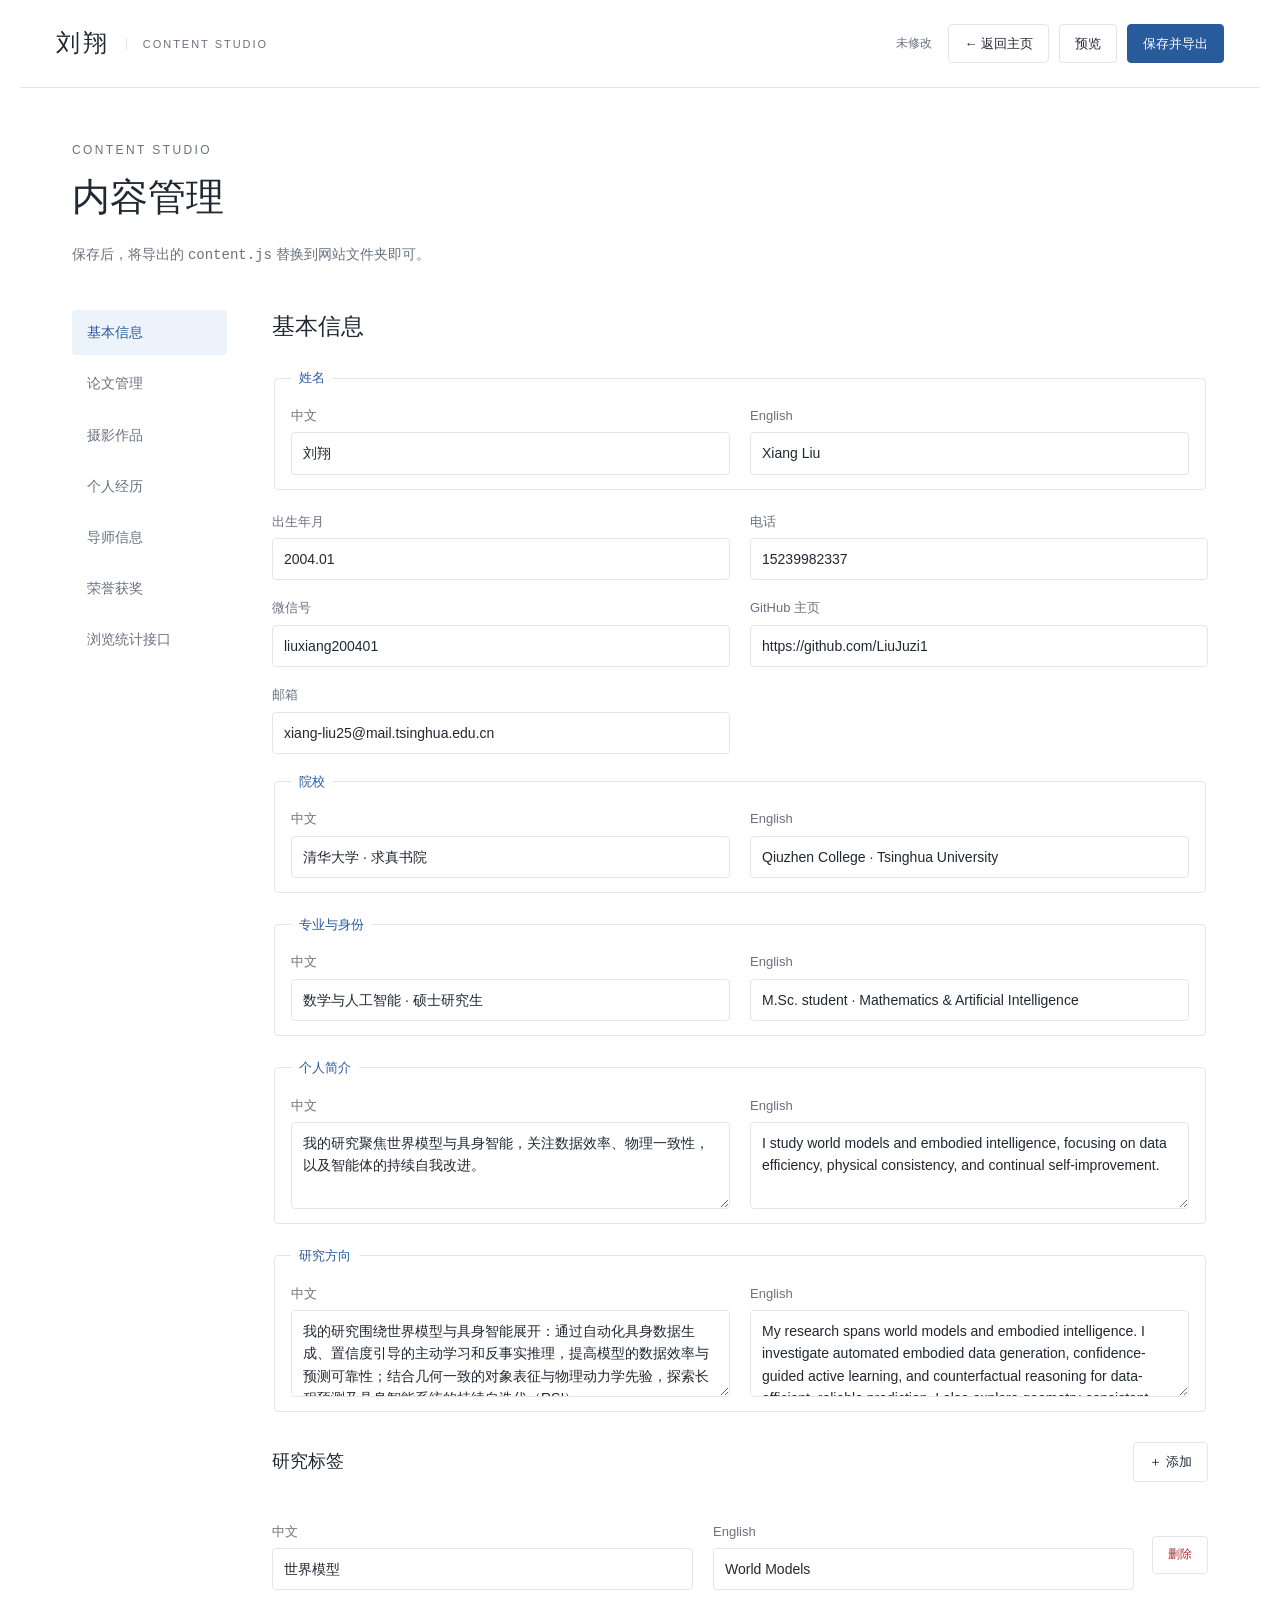
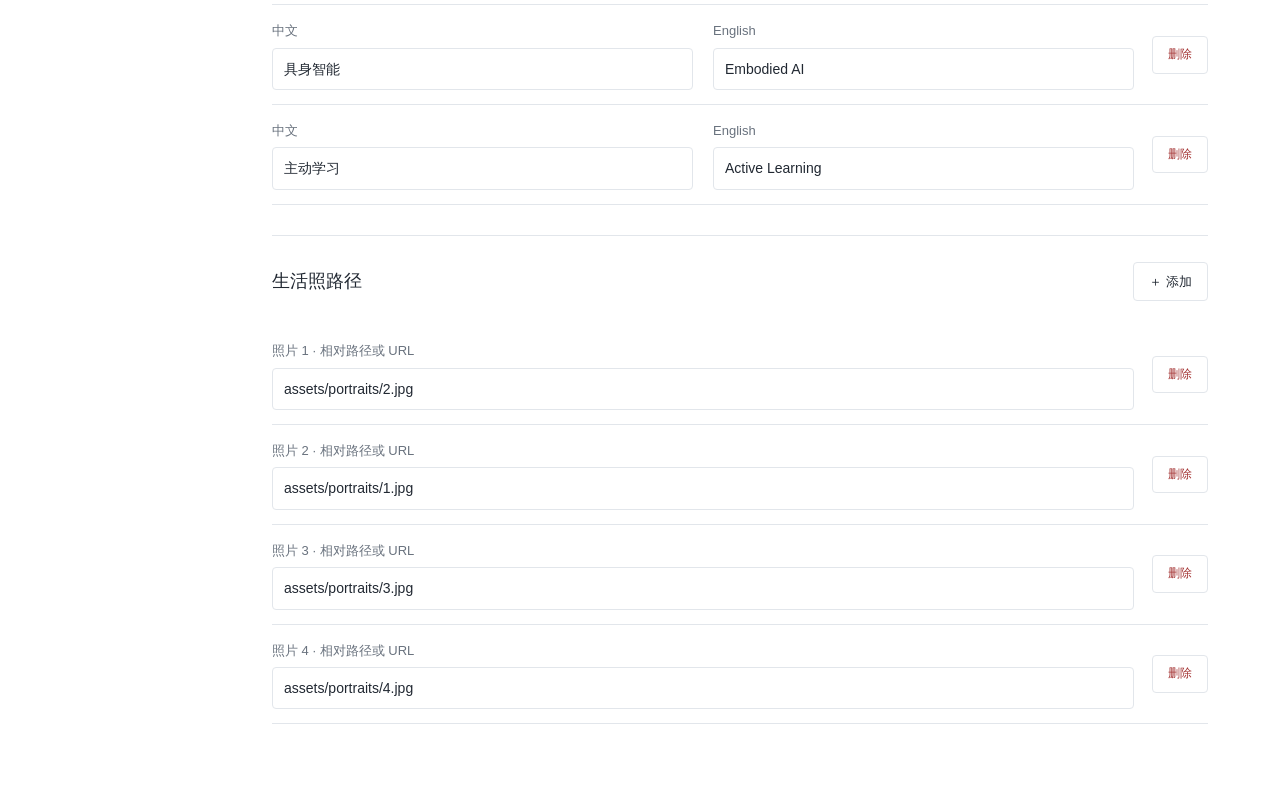
==== admin.html @ 668a0d34 "Build personal academic homepage" ====
<!doctype html><html lang="zh-CN"><head><meta charset="utf-8"><meta name="viewport" content="width=device-width, initial-scale=1"><meta name="robots" content="noindex,nofollow"><title>内容管理 · 刘翔</title><link rel="icon" href="assets/favicon.svg"><link rel="stylesheet" href="styles.css"><link rel="stylesheet" href="admin.css"><script defer src="content.js"></script><script defer src="photo-tools.js"></script><script defer src="admin.js"></script></head><body>
<header class="masthead"><div class="bar"><a class="wordmark" id="brand-back" href="index.html">刘翔 <span>CONTENT STUDIO</span></a><div class="editor-actions"><span id="dirty" role="status">未修改</span><button class="button" id="back">← 返回主页</button><button class="button" id="preview">预览</button><button class="button primary" id="save">保存并导出</button></div></div></header>
<main class="editor-main"><div class="editor-heading"><div class="eyebrow">CONTENT STUDIO</div><h1>内容管理</h1><p class="muted">保存后，将导出的 <code>content.js</code> 替换到网站文件夹即可。</p></div>
<div class="editor-layout"><aside class="editor-tabs" aria-label="编辑内容"><button data-tab="profile" class="active">基本信息</button><button data-tab="papers">论文管理</button><button data-tab="photos">摄影作品</button><button data-tab="experience">个人经历</button><button data-tab="mentors">导师信息</button><button data-tab="honors">荣誉获奖</button><button data-tab="stats">浏览统计接口</button></aside><section id="editor-panel"></section></div></main>
<dialog id="leave-dialog"><h2>返回前保存修改？</h2><p class="muted">当前修改尚未导出。</p><div class="form-row"><button class="button" id="stay">继续编辑</button><button class="button" id="discard">不保存，返回</button><button class="button primary" id="save-return">保存并返回</button></div></dialog><dialog id="batch-dialog"><h2>移动选中的照片</h2><div id="batch-fields"></div><div class="form-row"><button class="button" id="cancel-move">取消</button><button class="button primary" id="confirm-move">移动</button></div></dialog>
<div id="editor-status" class="toast" role="status"></div></body></html>
---- styles.css ----
@charset "UTF-8";
:root{--bg:#fff;--surface:#f7f8fa;--ink:#212832;--muted:#69727e;--line:#e2e6eb;--accent:#285b9c;--soft:#edf3fa;--glass:rgba(255,255,255,.88);--serif:Georgia,'Noto Serif SC','Songti SC','SimSun',serif;--sans:Inter,-apple-system,BlinkMacSystemFont,'Segoe UI','Microsoft YaHei',sans-serif;color-scheme:light}
:root[data-theme=dark]{--bg:#12161d;--surface:#1b212b;--ink:#eef1f5;--muted:#a4b0c0;--line:#333d4a;--accent:#94bff4;--soft:#21334b;--glass:rgba(18,22,29,.9);color-scheme:dark}
*{box-sizing:border-box}html{scroll-behavior:smooth;scroll-padding-top:125px}body{margin:0;background:var(--bg);color:var(--ink);font-family:var(--sans);font-size:16px;line-height:1.8;-webkit-font-smoothing:antialiased}button,input,select,textarea{font:inherit}button,a,input,select,textarea{-webkit-tap-highlight-color:transparent}button,a{touch-action:manipulation}a{color:inherit;text-decoration:none}a:hover{color:var(--accent)}button{cursor:pointer;color:inherit;background:none;border:0}button:disabled{cursor:wait;opacity:.5}button:focus-visible,a:focus-visible,input:focus-visible,textarea:focus-visible,select:focus-visible{outline:2px solid var(--accent);outline-offset:5px}img{display:block;max-width:100%}h1,h2,h3,h4,p,figure{margin:0}h1,h2,h3{font-weight:500;line-height:1.4}::selection{background:#cbdff7;color:#15253a}.skip{position:fixed;top:-100px;left:16px;z-index:200;background:var(--bg);padding:8px}.skip:focus{top:4px}.masthead{position:fixed;inset:0 0 auto;z-index:30;background:var(--glass);backdrop-filter:blur(18px);-webkit-backdrop-filter:blur(18px)}.masthead:after{content:'';position:absolute;top:100%;width:100%;height:26px;background:linear-gradient(var(--glass),transparent);pointer-events:none}.bar{max-width:1240px;margin:auto;min-height:88px;display:flex;align-items:center;gap:32px;padding:0 36px;border-bottom:1px solid var(--line)}.wordmark{font-family:var(--serif);font-size:24px;letter-spacing:.12em;display:flex;align-items:center;gap:16px;white-space:nowrap}.wordmark span{font:11px var(--sans);letter-spacing:.18em;color:var(--muted);border-left:1px solid var(--line);padding-left:16px}nav{display:flex;align-self:stretch;gap:29px;margin-left:auto}nav a{display:flex;align-items:center;position:relative;font-size:14px;color:var(--muted);white-space:nowrap}nav a[aria-current=page]{color:var(--ink)}nav a[aria-current=page]:after{position:absolute;content:'';height:2px;bottom:-1px;left:0;right:0;background:var(--accent)}.utilities{display:flex;align-items:center;gap:5px;border-left:1px solid var(--line);padding-left:18px}.utilities button,.icon-link{width:34px;height:38px;display:grid;place-items:center;font-size:18px;border-radius:5px}.utilities #language{font-size:13px;letter-spacing:.05em}.utilities button:hover,.icon-link:hover{background:var(--soft)}main{max-width:1080px;margin:0 auto;padding:154px 32px 76px;min-height:calc(100vh - 120px)}.eyebrow{font-size:12px;letter-spacing:.2em;color:var(--muted);text-transform:uppercase}.hero{display:grid;grid-template-columns:minmax(0,1fr) 305px;gap:85px;align-items:center;padding-bottom:62px}.hero h1{font-family:var(--serif);font-size:58px;letter-spacing:.1em;margin:14px 0 12px}.hero h1 span{font-family:var(--sans);font-size:26px;letter-spacing:-.03em;font-weight:300;margin-left:18px;color:var(--muted)}.affiliation{font-size:18px}.hero-copy{margin-top:23px;line-height:1.95;color:var(--muted);max-width:560px}.tags{display:flex;flex-wrap:wrap;gap:8px;margin:22px 0}.tag{font-size:12px;letter-spacing:.03em;background:var(--soft);padding:3px 10px;border-radius:3px;color:var(--accent)}.contact-grid{display:grid;grid-template-columns:1fr 1fr;gap:6px 24px;margin-top:25px;font-size:14px}.contact-grid div{display:flex;gap:12px;align-items:baseline;flex-wrap:wrap}.contact-grid dt{color:var(--muted);font-size:12px;min-width:40px}.contact-grid dd{margin:0;font-variant-numeric:tabular-nums}.inline-copy{padding:0;border-bottom:1px dotted var(--line);font-size:14px}.portrait-frame{position:relative;aspect-ratio:4/5;overflow:hidden;background:var(--surface);border-radius:3px}.portrait-frame img{width:100%;height:100%;object-fit:cover;transition:opacity .3s}.portrait-label{position:absolute;bottom:12px;left:15px;color:white;text-shadow:0 1px 8px #0008;font-size:10px;letter-spacing:.2em}.slide-arrow{position:absolute;top:0;bottom:0;width:18%;font-size:25px;color:white;opacity:0;transition:opacity .2s;text-shadow:0 2px 7px #0008}.slide-arrow:hover{background:#0002}.slide-arrow.prev{left:0}.slide-arrow.next{right:0}.portrait-frame:hover .slide-arrow,.portrait-frame:focus-within .slide-arrow{opacity:.9}.slide-controls{display:flex;align-items:center;justify-content:center;gap:13px;padding-top:13px}.slide-controls button{font-size:12px;padding:6px;color:var(--muted)}.slide-controls .dot{width:6px;height:6px;padding:0;border-radius:50%;background:var(--line)}.slide-controls .dot[aria-pressed=true]{background:var(--accent)}.slide-controls .pause{width:25px}.section{border-top:1px solid var(--line);padding-top:35px;margin-top:28px}.section-heading{display:flex;align-items:baseline;gap:18px;margin-bottom:26px}.section-heading .num{font-size:12px;color:var(--accent);font-variant-numeric:tabular-nums}.section-heading h2{font-family:var(--serif);font-size:27px;letter-spacing:.04em}.section-heading .en{font-size:11px;color:var(--muted);letter-spacing:.15em;margin-left:auto}.timeline{padding-left:18px;margin:0 0 36px;list-style:none}.timeline li{padding:0 0 24px 27px;position:relative;border-left:1px solid var(--line);display:flex;gap:20px;justify-content:space-between}.timeline li:before{content:'';position:absolute;width:8px;height:8px;border:1.5px solid var(--accent);background:var(--bg);border-radius:50%;left:-4.5px;top:9px}.timeline li:last-child{padding-bottom:3px;border-left-color:transparent}.timeline strong{font-weight:550}.timeline .detail{color:var(--muted);font-size:14px}.timeline time{font-size:13px;color:var(--muted);white-space:nowrap;padding-top:2px}.research-intro{font-size:16px;line-height:1.95;color:var(--muted);margin-bottom:24px}.mentors{display:grid;grid-template-columns:1fr 1fr;gap:36px;margin:26px 0 40px}.mentor{border-left:2px solid var(--line);padding-left:21px}.mentor .role{font-size:12px;color:var(--muted)}.mentor h3{font-size:21px;margin:4px 0 10px}.mentor h3 span{font:13px var(--sans);color:var(--muted);margin-left:8px}.mentor p{font-size:14px;color:var(--muted)}.outbound{color:var(--accent);font-size:13px}.honor-columns{display:grid;grid-template-columns:1fr 1fr;gap:45px;margin-bottom:40px}.subheading{font-size:14px;color:var(--accent);margin-bottom:18px;font-weight:500}.honor{border-bottom:1px solid var(--line);padding:13px 0;display:grid;grid-template-columns:42px 1fr;gap:18px;font-size:14px}.honor:first-of-type{padding-top:0}.honor time{color:var(--muted);font-size:12px;padding-top:3px}.honor strong{font-weight:550}.honor p{font-size:13px;color:var(--muted);line-height:1.9;margin-top:6px}.publication-group{margin-top:28px}.publication-group>h2,.publication-group>h3{font-size:15px;color:var(--accent);margin-bottom:15px}.citation{display:grid;grid-template-columns:28px minmax(0,1fr) 98px;gap:15px;border-bottom:1px solid var(--line);padding:20px 0}.citation .index{font-size:12px;color:var(--muted);padding-top:3px}.citation h4{font-size:15px;line-height:1.65;font-weight:550;margin-bottom:4px}.authors{font-size:13px;line-height:1.9;color:var(--muted)}.authors strong{color:var(--ink);font-weight:650}.authors sup{font-size:11px;color:var(--accent);margin-left:1px}.status{font-size:12px;color:var(--muted);margin-top:10px}.citation .links{display:flex;flex-direction:column;align-items:flex-end;justify-content:center;gap:5px}.links a{font-size:12px;color:var(--accent)}.page-heading{display:flex;justify-content:space-between;gap:24px;align-items:flex-end;border-bottom:1px solid var(--line);padding-bottom:29px;margin-bottom:35px}.page-heading h1{font:42px/1.4 var(--serif);letter-spacing:.04em;margin-top:12px}.legend{font-size:12px;color:var(--muted);line-height:1.95;text-align:right;max-width:350px}.paper-card{display:grid;grid-template-columns:290px minmax(0,1fr);border:1px solid var(--line);border-radius:5px;margin-bottom:24px;overflow:hidden;transition:box-shadow .2s,border-color .2s}.paper-card:hover{border-color:#a7b8cf;box-shadow:0 8px 30px #182d4b08}.paper-art{background:var(--surface);padding:24px;display:flex;flex-direction:column;justify-content:center;gap:22px;position:relative}.paper-art img{width:100%;object-fit:contain;max-height:300px;background:#fff;border-radius:2px}.paper-art .figure-label{font-size:10px;letter-spacing:.14em;color:var(--muted)}.paper-content{padding:29px 30px}.paper-content h3{font-size:20px;line-height:1.45;font-weight:550;letter-spacing:-.015em;margin-bottom:10px}.paper-content .abstract{font-size:14px;color:var(--muted);line-height:1.9;margin:17px 0}.paper-content .status{font-size:12px;color:var(--accent)}.paper-content .links{display:flex;flex-direction:column;gap:2px;margin-top:16px}.paper-content .links a{font-size:13px;width:fit-content}.paper-monogram{font:32px/1.3 var(--serif);color:var(--accent);padding:40px 0}.gallery-layout{display:grid;grid-template-columns:155px minmax(0,1fr);gap:40px}.gallery-nav{position:sticky;top:135px;align-self:start}.gallery-year{font:23px var(--serif);padding:12px 0}.gallery-nav button{display:block;font-size:13px;color:var(--muted);padding:8px 0 8px 14px;text-align:left;border-left:1px solid var(--line);width:100%}.gallery-nav button.active{color:var(--accent);border-left:2px solid var(--accent);background:linear-gradient(90deg,var(--soft),transparent)}.gallery-title{display:flex;justify-content:space-between;align-items:baseline;margin:4px 0 24px}.gallery-title h2{font:26px var(--serif)}.gallery-title span{font-size:12px;color:var(--muted)}.photo{margin-bottom:32px}.photo button{display:block;width:100%;padding:0;overflow:hidden;cursor:zoom-in;background:var(--surface)}.photo img{width:100%;height:auto;transition:transform .6s}.photo button:hover img{transform:scale(1.015)}.photo figcaption{font-size:12px;color:var(--muted);display:flex;justify-content:space-between;gap:15px;margin-top:10px}.photo .photo-name{color:var(--ink)}footer{border-top:1px solid var(--line);max-width:1016px;margin:auto;padding:28px 0 34px;display:flex;justify-content:space-between;color:var(--muted);font-size:11px;letter-spacing:.08em}#back-top{position:fixed;right:26px;top:126px;border:1px solid var(--line);background:var(--glass);backdrop-filter:blur(8px);padding:9px 13px;z-index:20;color:var(--muted);font-size:17px;border-radius:3px}#back-top span{font-size:9px;margin-left:4px}#back-top[hidden]{display:none}dialog{max-width:min(92vw,510px);border:1px solid var(--line);background:var(--bg);color:var(--ink);border-radius:6px;padding:35px;box-shadow:0 20px 100px #0003}dialog::backdrop{background:#0b1728aa;backdrop-filter:blur(5px)}.dialog-close{position:absolute;right:12px;top:6px;font-size:27px;z-index:2}.stats-number{font:46px var(--serif);margin:18px 0}.muted{color:var(--muted)}#lightbox{padding:35px 15px 12px;max-width:94vw;max-height:94vh;background:#111;border:0;color:white}#lightbox img{max-height:80vh;max-width:88vw;object-fit:contain;margin:auto}#lightbox p{text-align:center;font-size:12px;margin-top:10px}.toast{position:fixed;bottom:30px;left:50%;transform:translateX(-50%);background:var(--ink);color:var(--bg);border-radius:4px;padding:10px 20px;z-index:100;font-size:14px;opacity:0;pointer-events:none;transition:opacity .2s}.toast.show{opacity:1}.empty{padding:40px 0;color:var(--muted)}
@media(min-width:1450px){main{padding-top:175px}.hero{gap:110px;grid-template-columns:minmax(0,1fr) 320px}}
@media(max-width:1050px){.bar{padding:0 24px;gap:20px}.wordmark span{display:none}.hero{gap:45px;grid-template-columns:minmax(0,1fr) 275px}footer{margin:0 32px}#back-top{right:8px;top:110px;padding:6px 8px}#back-top span{display:none}.paper-card{grid-template-columns:250px minmax(0,1fr)}}
@media(max-width:760px){.bar{flex-wrap:wrap;gap:0;min-height:105px;padding:10px 20px 0}.wordmark{font-size:21px}.wordmark span{display:block;font-size:9px}.utilities{margin-left:auto;border:0;padding-left:0}.utilities button,.icon-link{width:31px;height:34px}nav{order:3;flex-basis:100%;height:45px;justify-content:center;gap:36px}nav a{font-size:13px}main{padding:151px 24px 45px}.hero{grid-template-columns:minmax(0,1fr) 215px;gap:26px;padding-bottom:30px}.hero h1{font-size:41px}.hero h1 span{display:block;margin:5px 0 0;font-size:20px;letter-spacing:0}.affiliation{font-size:15px}.hero-copy{font-size:14px;margin-top:16px}.tags{gap:5px;margin:15px 0}.tag{font-size:11px;padding:2px 7px}.contact-grid{grid-template-columns:1fr;gap:4px;margin-top:14px;font-size:13px}.portrait-frame{aspect-ratio:3/4}.slide-arrow{opacity:.7}.honor-columns{gap:26px}.paper-card{grid-template-columns:1fr}.paper-art{padding:22px;min-height:180px;max-height:300px}.paper-art img{max-height:230px;width:100%;max-width:550px;margin:auto}.paper-art .figure-label{position:absolute;bottom:8px;font-size:9px}.paper-content{padding:25px}.page-heading{align-items:flex-start;flex-direction:column;gap:18px}.legend{text-align:left}.gallery-layout{grid-template-columns:115px minmax(0,1fr);gap:22px}.gallery-nav{top:140px}.gallery-title{flex-wrap:wrap}footer{margin:0 24px;gap:16px;flex-wrap:wrap}#back-top{top:128px}.section-heading .en{font-size:9px}}
@media(max-width:520px){.hero{display:flex;flex-direction:column-reverse;gap:28px;align-items:stretch}.portrait{width:220px;align-self:center}.portrait-frame{aspect-ratio:4/5}.hero h1 span{display:inline-block;margin-left:14px}.hero-copy{font-size:15px}.eyebrow{font-size:10px}.contact-grid{grid-template-columns:1fr 1fr;gap:7px 15px}.contact-grid div{gap:8px}.contact-grid dt{min-width:auto}.contact-grid dd,.inline-copy{font-size:12px}.hero h1{margin-top:8px}.mentors,.honor-columns{grid-template-columns:1fr;gap:26px}.section-heading{gap:12px}.section-heading h2{font-size:24px}.section-heading .en{display:none}.timeline li{flex-direction:column;gap:4px;padding-bottom:22px}.timeline time{font-size:12px;order:-1}.citation{grid-template-columns:20px minmax(0,1fr);gap:10px}.citation .links{grid-column:2;flex-direction:row;justify-content:flex-start;gap:18px}.page-heading h1{font-size:35px}.gallery-layout{grid-template-columns:1fr;gap:22px}.gallery-nav{position:relative;top:auto;display:flex;flex-wrap:wrap;gap:8px;align-items:center;padding-bottom:18px;border-bottom:1px solid var(--line)}.gallery-nav .gallery-year{font-size:18px;margin-right:5px}.gallery-nav button{width:auto;padding:6px 12px;border:1px solid var(--line);border-radius:3px}.gallery-nav button.active{border:1px solid var(--accent);background:var(--soft)}.gallery-title h2{font-size:23px}.paper-content h3{font-size:18px}.paper-art{max-height:270px}.paper-content{padding:21px}.wordmark span{display:none}nav{gap:30px}footer{font-size:10px}}
/* Content refinements */
.copy-control{display:inline-flex;align-items:center;gap:7px;max-width:100%}.copy-text{padding:0;font-size:inherit;text-align:left;overflow-wrap:anywhere}.copy-icon{padding:2px 4px;font-size:16px;color:var(--muted);line-height:1.3}.copy-icon:hover,.copy-text:hover{color:var(--accent)}.contact-grid a,.mentor h3 a{color:var(--accent)}.honor-columns{display:block}.honor-columns>div+div{margin-top:32px}.honor{grid-template-columns:76px minmax(0,1fr);padding:17px 0}.honor-columns .honor p{max-width:850px}.honor-columns .subheading{font-size:15px}.publication-group+.publication-group{border-top:1px solid var(--line);margin-top:56px;padding-top:36px}.publication-group>h2,.publication-group>h3{margin-bottom:22px}.citation.pinned{background:var(--soft);border:1px solid var(--line);border-left:3px solid var(--accent);padding:20px 16px;margin-bottom:7px;border-radius:4px}.citation.pinned .index{font-weight:700;color:var(--accent)}.pin-star{display:block;color:#d6a026;font-size:17px;line-height:1.9}.paper-card.pinned{border-color:var(--accent);background:var(--soft)}.paper-card.pinned .paper-art{background:transparent;padding-top:56px}.paper-art .paper-pin{position:absolute;top:15px;left:20px;color:#d6a026;font-size:21px;line-height:1}.paper-meta{display:flex;flex-wrap:wrap;justify-content:space-between;align-items:baseline;gap:8px 18px;margin-top:20px}.paper-meta .status{margin:0;flex:1 1 170px}.paper-content .paper-meta .links{display:flex;flex-direction:row;flex-wrap:wrap;margin:0;gap:15px;justify-content:flex-end}.paper-meta .links a{white-space:nowrap}.legend{max-width:660px}.photo figcaption.photo-caption,.lightbox-caption{display:grid;grid-template-columns:minmax(0,1fr) auto minmax(70px,1fr);align-items:start;gap:12px;margin-top:14px;font-size:12px;line-height:1.8}.camera-meta{display:flex;gap:2px 10px;flex-wrap:wrap;text-align:left;color:var(--muted);font-variant-numeric:tabular-nums}.camera-meta>span{white-space:nowrap}.photo-name{text-align:center;overflow-wrap:anywhere}.photo-download{justify-self:end;color:var(--accent);white-space:nowrap}.photo-download:hover{text-decoration:underline}.lightbox-caption{padding:0 15px 7px}.lightbox-caption .camera-meta{color:#b6c0cd}.lightbox-caption .photo-download{color:#b4d1f9}.lightbox-caption .photo-name{color:#fff}#lightbox{min-width:min(80vw,900px)}#lightbox img{max-height:76vh}.hero:has(>div:only-child){grid-template-columns:1fr}.hero:has(>div:only-child) .hero-copy{max-width:780px}
@media(min-width:1000px){html[lang=en] .legend{max-width:660px;flex-shrink:0;white-space:nowrap}html[lang=en] .page-heading h1{font-size:38px}}
@media(max-width:760px){.photo figcaption.photo-caption,.lightbox-caption{grid-template-columns:minmax(0,1fr) minmax(70px,.65fr) auto;font-size:11px;gap:10px}.photo-download span{display:none}.photo-download{font-size:20px;line-height:1.2;padding:0 5px}.honor{grid-template-columns:60px minmax(0,1fr);gap:14px}.paper-content .paper-meta .links{gap:14px}.citation.pinned{padding:18px 12px}.lightbox-caption{padding:0 3px}#lightbox{min-width:94vw;padding-left:10px;padding-right:10px}}
@media(prefers-reduced-motion:reduce){html{scroll-behavior:auto}*,*:before,*:after{transition:none!important;animation:none!important}}

/* Highlight mentorship as a designed pair of research cards. */
.mentor{position:relative;overflow:hidden;border:1px solid color-mix(in srgb,var(--accent) 22%,var(--line));border-left:3px solid var(--accent);border-radius:7px;background:linear-gradient(135deg,var(--soft),color-mix(in srgb,var(--soft) 72%,var(--bg)));padding:24px 26px;box-shadow:0 10px 26px color-mix(in srgb,var(--accent) 7%,transparent)}
.mentor:after{content:'';position:absolute;right:-52px;top:-58px;width:145px;height:145px;border-radius:50%;background:radial-gradient(circle,color-mix(in srgb,var(--accent) 13%,transparent),transparent 68%);pointer-events:none}
.mentor>*{position:relative;z-index:1}.mentor .role{color:var(--accent);letter-spacing:.08em;text-transform:uppercase}.mentor h3{margin-top:6px}

/* Compact award rows and certificate reveal controls. */
.honor{grid-template-columns:58px minmax(0,1fr) 48px;align-items:start}.honor-copy{min-width:0}.honor-compact .honor-copy{display:grid;grid-template-columns:minmax(0,1fr) auto;align-items:baseline;gap:14px}.honor-compact .honor-copy p{margin:0;text-align:right;white-space:nowrap}.honor-team{padding-top:2px}
.certificate-button{justify-self:end;display:grid;place-items:center;align-content:center;width:42px;height:42px;border:1px solid color-mix(in srgb,var(--accent) 34%,var(--line));border-radius:6px;color:var(--accent);background:var(--soft);line-height:1;transition:transform .18s ease,background .18s ease,border-color .18s ease}.certificate-button span{font-size:20px}.certificate-button small{font-size:7px;letter-spacing:.08em;margin-top:3px}.certificate-button:hover,.certificate-button[aria-expanded=true]{transform:translateY(-2px);background:color-mix(in srgb,var(--accent) 14%,var(--bg));border-color:var(--accent)}.certificate-kicker{color:#b4d1f9;letter-spacing:.12em}
.certificate-popup-toggle{justify-self:start;color:#b4d1f9;letter-spacing:.08em}.certificate-popup-toggle span{font-size:18px;margin-right:4px}

/* Use a consistent 3:2 viewing stage; portrait work stays proportional and centered. */
.photo>button{position:relative;aspect-ratio:3/2;display:grid;place-items:center}.photo>button>img{position:absolute;inset:0;width:100%;height:100%;object-fit:contain;object-position:center}

@media(max-width:760px){.mentor{padding:21px 22px}.honor{grid-template-columns:66px minmax(0,1fr) 46px}}
@media(max-width:520px){.honor{grid-template-columns:56px minmax(0,1fr) 42px;gap:10px}.honor-compact .honor-copy{grid-template-columns:1fr;gap:3px}.honor-compact .honor-copy p{text-align:left;white-space:normal}.certificate-button{width:38px;height:38px}}
---- admin.css ----
.editor-main{max-width:1200px;padding-top:140px}.editor-heading h1{font:38px var(--serif);margin:10px 0 18px}.editor-heading p{font-size:14px;line-height:1.9}.editor-heading .small{font-size:12px;margin-top:8px}.editor-actions{display:flex;gap:10px;align-items:center;margin-left:auto}.button{border:1px solid var(--line);background:var(--bg);padding:7px 15px;border-radius:4px;font-size:13px}.button:hover{background:var(--soft);color:var(--accent)}.primary{background:var(--accent);color:#fff;border-color:var(--accent)}.primary:hover{background:#19467f;color:white}#dirty{font-size:12px;color:var(--muted);margin-right:6px}.editor-layout{display:grid;grid-template-columns:155px minmax(0,1fr);gap:45px;margin-top:42px}.editor-tabs{position:sticky;top:125px;align-self:start;display:flex;flex-direction:column;gap:6px}.editor-tabs button{font-size:14px;text-align:left;padding:10px 15px;border-radius:4px;color:var(--muted)}.editor-tabs button.active{color:var(--accent);background:var(--soft)}.editor-panel-title{display:flex;align-items:center;justify-content:space-between;gap:15px;margin-bottom:24px}.editor-panel-title h2{font-size:23px}.field{display:flex;flex-direction:column;gap:5px;font-size:13px;margin-bottom:16px;min-width:0}.field>span{color:var(--muted)}input,select,textarea{border:1px solid var(--line);border-radius:4px;padding:9px 11px;background:var(--bg);color:var(--ink);width:100%;min-width:0;font-size:14px;line-height:1.6}textarea{resize:vertical;min-height:83px}.form-grid{display:grid;grid-template-columns:1fr 1fr;gap:0 20px}.form-grid .wide{grid-column:1/-1}.editor-card{border:1px solid var(--line);border-radius:5px;margin-bottom:18px;padding:18px 22px}.editor-card summary{cursor:pointer;font-size:14px;font-weight:550;line-height:1.7}.editor-card summary+div{padding-top:23px}.editor-card img{max-height:170px;object-fit:contain;margin-bottom:20px}.remove{color:#a33131;margin-top:5px;font-size:12px}.note{background:var(--surface);padding:15px 18px;font-size:13px;color:var(--muted);border-radius:4px;margin:16px 0}.upload-box{padding:22px;border:1px dashed #a0afc2;border-radius:5px;margin-bottom:28px;background:var(--surface)}.upload-box h3{font-size:18px;margin-bottom:20px}.upload-box input,.upload-box select{background:var(--bg)}.file-label{display:block;padding:15px 0;font-size:14px}.file-label input{margin-top:8px}.form-row{display:flex;gap:15px;align-items:center;flex-wrap:wrap}.check{display:flex;align-items:center;gap:10px;font-size:14px;margin:10px 0 20px}.check input{width:auto}#draft-notice{margin-top:18px;padding:12px 18px;background:var(--soft);color:var(--accent);font-size:13px}#draft-notice button{margin-left:10px;text-decoration:underline}fieldset{border:1px solid var(--line);padding:20px;margin-bottom:20px;border-radius:4px}legend{font-size:13px;color:var(--accent);padding:0 8px}.upload-message{font-size:13px;color:var(--accent);margin-top:10px;line-height:1.8}
.editor-section{margin-top:30px}.editor-section+.editor-section{padding-top:26px;border-top:1px solid var(--line)}.editor-section .editor-panel-title h2{font-size:18px}.record-header{display:flex;align-items:center;justify-content:space-between;gap:16px;margin-bottom:12px}.record-header h3{font-size:15px;line-height:1.7;flex:1;min-width:0}.record-actions{display:flex;align-items:center;gap:6px;flex-shrink:0}.record-actions .button{font-size:12px;padding:5px 9px}.record-actions .triangle{font-size:17px;line-height:1.4}.record-actions .remove{margin:0}.record-actions .button:disabled{cursor:default;opacity:.28}.editor-card details>summary{color:var(--accent);font-size:12px;font-weight:400}.editor-card details>div{padding-top:20px}.pinned-editor{border-color:var(--accent);background:var(--soft)}.is-pinned{color:#916812;background:#fff7db;border-color:#e8d69b}.bilingual{padding:14px 16px 0;min-width:0}.bilingual .field{margin-bottom:14px}.compact-record{display:flex;align-items:center;gap:18px;padding:14px 0;border-bottom:1px solid var(--line)}.compact-record>.form-grid,.compact-record>.field{flex:1;margin:0}.compact-record .field{margin-bottom:0}.compact-record>.remove{margin:0}.language-segment{display:flex;padding:3px;background:var(--surface);border-radius:4px;border:1px solid var(--line)}.language-segment button{padding:5px 12px;font-size:13px}.language-segment .active{background:var(--bg);color:var(--accent);box-shadow:0 1px 4px #0001;border-radius:3px}.batch-toolbar{display:flex;gap:12px;align-items:center;flex-wrap:wrap;padding:12px 16px;background:var(--surface);border:1px solid var(--line);border-radius:4px;margin:24px 0}.batch-toolbar .check,.batch-toolbar .remove{margin:0}.batch-toolbar>span{font-size:12px;color:var(--muted);margin-right:auto}.photo-editor-group{border:1px solid var(--line);border-radius:5px;margin-bottom:28px;overflow:hidden}.group-caption{display:flex;justify-content:space-between;align-items:center;background:var(--surface);padding:12px 18px}.group-caption .check{margin:0}.group-caption>span{font-size:12px;color:var(--muted)}.photo-editor-row{display:grid;grid-template-columns:150px minmax(0,1fr);gap:22px;padding:20px;border-top:1px solid var(--line)}.photo-thumb{position:relative;align-self:start}.photo-thumb img{width:100%;height:115px;object-fit:contain;background:var(--surface);margin:0}.photo-thumb>input{position:absolute;top:8px;left:8px;width:17px;height:17px;accent-color:var(--accent)}.camera-fields{display:grid;grid-template-columns:repeat(4,minmax(0,1fr));gap:10px}.camera-fields .field{margin:0}.camera-fields input{padding:7px;font-size:12px}.upload-box>summary{cursor:pointer;font-size:15px;color:var(--accent)}.upload-box>div{padding-top:22px}#leave-dialog .form-row,#batch-dialog .form-row{margin-top:24px}#batch-dialog{width:min(92vw,600px)}#batch-dialog h2{margin-bottom:25px}
@media(max-width:1000px){.record-header{flex-wrap:wrap}.record-header h3{flex-basis:100%}.record-actions{margin-left:auto}.photo-editor-row{grid-template-columns:120px minmax(0,1fr);gap:16px;padding:16px}.camera-fields{grid-template-columns:repeat(2,minmax(0,1fr))}}
@media(max-width:760px){.editor-main{padding-top:150px}.editor-actions{gap:5px}.editor-actions .button{padding:6px 9px;font-size:12px}#dirty{display:none}.editor-layout{grid-template-columns:1fr;gap:24px}.editor-tabs{position:static;display:flex;flex-direction:row;flex-wrap:wrap;gap:4px}.editor-tabs button{font-size:12px;padding:8px 11px}.editor-heading h1{font-size:31px}.editor-card{padding:15px}.bar{padding-bottom:10px;min-height:96px}.editor-heading p{font-size:13px}.editor-panel-title{align-items:flex-start}.photo-editor-row{grid-template-columns:95px minmax(0,1fr);gap:12px;padding:12px}.photo-editor-row .form-grid{grid-template-columns:1fr}.photo-thumb img{height:100px}.record-actions .button{padding:5px 8px}.bilingual{padding:12px 10px 0}.form-grid{gap:0 12px}.bilingual textarea{min-height:110px}.editor-main{padding-left:18px;padding-right:18px}.editor-section .editor-panel-title h2{font-size:16px}.editor-actions{flex-wrap:wrap;justify-content:flex-end}.editor-actions #back{font-size:11px}.editor-card summary+div{padding-top:15px}.batch-toolbar{gap:8px}.batch-toolbar .button{padding:6px 8px}}
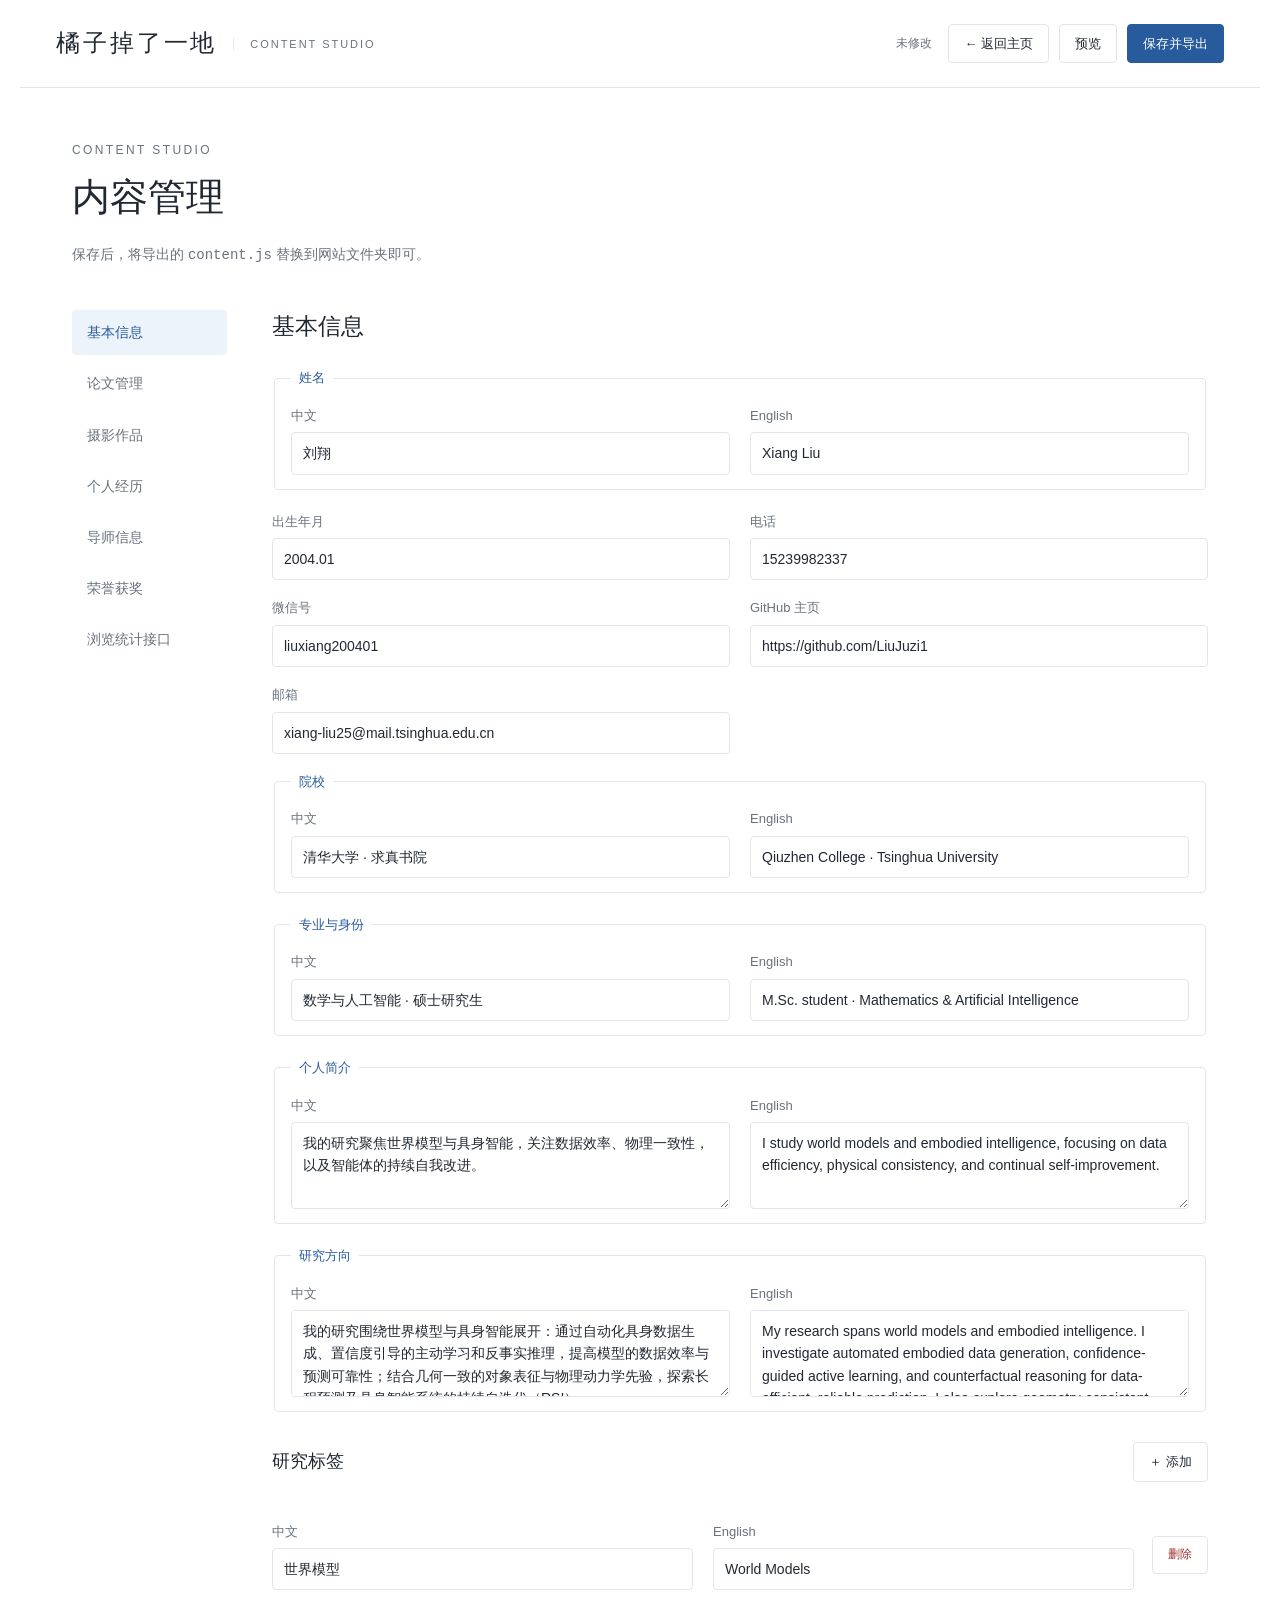
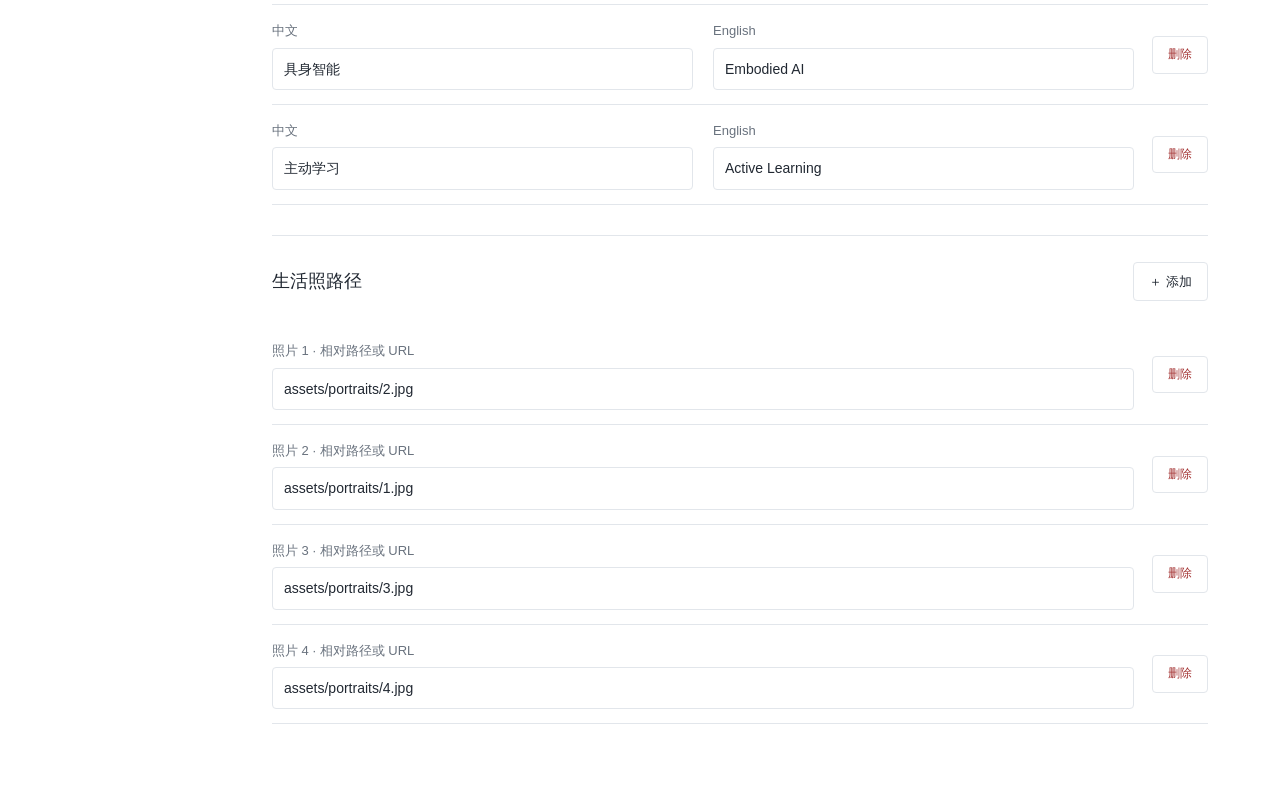
==== commit 25b41045: "Improve visitor and photo like compatibility" ====
--- a/admin.html
+++ b/admin.html
@@ -1,6 +1,6 @@
-<!doctype html><html lang="zh-CN"><head><meta charset="utf-8"><meta name="viewport" content="width=device-width, initial-scale=1"><meta name="robots" content="noindex,nofollow"><title>内容管理 · 刘翔</title><link rel="icon" href="assets/favicon.svg"><link rel="stylesheet" href="styles.css"><link rel="stylesheet" href="admin.css"><script defer src="content.js"></script><script defer src="photo-tools.js"></script><script defer src="admin.js"></script></head><body>
-<header class="masthead"><div class="bar"><a class="wordmark" id="brand-back" href="index.html">刘翔 <span>CONTENT STUDIO</span></a><div class="editor-actions"><span id="dirty" role="status">未修改</span><button class="button" id="back">← 返回主页</button><button class="button" id="preview">预览</button><button class="button primary" id="save">保存并导出</button></div></div></header>
-<main class="editor-main"><div class="editor-heading"><div class="eyebrow">CONTENT STUDIO</div><h1>内容管理</h1><p class="muted">保存后，将导出的 <code>content.js</code> 替换到网站文件夹即可。</p></div>
-<div class="editor-layout"><aside class="editor-tabs" aria-label="编辑内容"><button data-tab="profile" class="active">基本信息</button><button data-tab="papers">论文管理</button><button data-tab="photos">摄影作品</button><button data-tab="experience">个人经历</button><button data-tab="mentors">导师信息</button><button data-tab="honors">荣誉获奖</button><button data-tab="stats">浏览统计接口</button></aside><section id="editor-panel"></section></div></main>
-<dialog id="leave-dialog"><h2>返回前保存修改？</h2><p class="muted">当前修改尚未导出。</p><div class="form-row"><button class="button" id="stay">继续编辑</button><button class="button" id="discard">不保存，返回</button><button class="button primary" id="save-return">保存并返回</button></div></dialog><dialog id="batch-dialog"><h2>移动选中的照片</h2><div id="batch-fields"></div><div class="form-row"><button class="button" id="cancel-move">取消</button><button class="button primary" id="confirm-move">移动</button></div></dialog>
-<div id="editor-status" class="toast" role="status"></div></body></html>
+<!doctype html><html lang="zh-CN"><head><meta charset="utf-8"><meta name="viewport" content="width=device-width, initial-scale=1"><meta name="robots" content="noindex,nofollow"><title>内容管理 · 橘子掉了一地</title><link rel="icon" href="assets/favicon.svg"><link rel="stylesheet" href="styles.css"><link rel="stylesheet" href="admin.css"><script defer src="content.js"></script><script defer src="photo-tools.js"></script><script defer src="admin.js"></script></head><body>
+<header class="masthead"><div class="bar"><a class="wordmark" id="brand-back" href="index.html">橘子掉了一地 <span>CONTENT STUDIO</span></a><div class="editor-actions"><span id="dirty" role="status">未修改</span><button class="button" id="back">← 返回主页</button><button class="button" id="preview">预览</button><button class="button primary" id="save">保存并导出</button></div></div></header>
+<main class="editor-main"><div class="editor-heading"><div class="eyebrow">CONTENT STUDIO</div><h1>内容管理</h1><p class="muted">保存后，将导出的 <code>content.js</code> 替换到网站文件夹即可。</p></div>
+<div class="editor-layout"><aside class="editor-tabs" aria-label="编辑内容"><button data-tab="profile" class="active">基本信息</button><button data-tab="papers">论文管理</button><button data-tab="photos">摄影作品</button><button data-tab="experience">个人经历</button><button data-tab="mentors">导师信息</button><button data-tab="honors">荣誉获奖</button><button data-tab="stats">浏览统计接口</button></aside><section id="editor-panel"></section></div></main>
+<dialog id="leave-dialog"><h2>返回前保存修改？</h2><p class="muted">当前修改尚未导出。</p><div class="form-row"><button class="button" id="stay">继续编辑</button><button class="button" id="discard">不保存，返回</button><button class="button primary" id="save-return">保存并返回</button></div></dialog><dialog id="batch-dialog"><h2>移动选中的照片</h2><div id="batch-fields"></div><div class="form-row"><button class="button" id="cancel-move">取消</button><button class="button primary" id="confirm-move">移动</button></div></dialog>
+<div id="editor-status" class="toast" role="status"></div></body></html>
--- a/styles.css
+++ b/styles.css
@@ -7,7 +7,7 @@
 @media(max-width:760px){.bar{flex-wrap:wrap;gap:0;min-height:105px;padding:10px 20px 0}.wordmark{font-size:21px}.wordmark span{display:block;font-size:9px}.utilities{margin-left:auto;border:0;padding-left:0}.utilities button,.icon-link{width:31px;height:34px}nav{order:3;flex-basis:100%;height:45px;justify-content:center;gap:36px}nav a{font-size:13px}main{padding:151px 24px 45px}.hero{grid-template-columns:minmax(0,1fr) 215px;gap:26px;padding-bottom:30px}.hero h1{font-size:41px}.hero h1 span{display:block;margin:5px 0 0;font-size:20px;letter-spacing:0}.affiliation{font-size:15px}.hero-copy{font-size:14px;margin-top:16px}.tags{gap:5px;margin:15px 0}.tag{font-size:11px;padding:2px 7px}.contact-grid{grid-template-columns:1fr;gap:4px;margin-top:14px;font-size:13px}.portrait-frame{aspect-ratio:3/4}.slide-arrow{opacity:.7}.honor-columns{gap:26px}.paper-card{grid-template-columns:1fr}.paper-art{padding:22px;min-height:180px;max-height:300px}.paper-art img{max-height:230px;width:100%;max-width:550px;margin:auto}.paper-art .figure-label{position:absolute;bottom:8px;font-size:9px}.paper-content{padding:25px}.page-heading{align-items:flex-start;flex-direction:column;gap:18px}.legend{text-align:left}.gallery-layout{grid-template-columns:115px minmax(0,1fr);gap:22px}.gallery-nav{top:140px}.gallery-title{flex-wrap:wrap}footer{margin:0 24px;gap:16px;flex-wrap:wrap}#back-top{top:128px}.section-heading .en{font-size:9px}}
 @media(max-width:520px){.hero{display:flex;flex-direction:column-reverse;gap:28px;align-items:stretch}.portrait{width:220px;align-self:center}.portrait-frame{aspect-ratio:4/5}.hero h1 span{display:inline-block;margin-left:14px}.hero-copy{font-size:15px}.eyebrow{font-size:10px}.contact-grid{grid-template-columns:1fr 1fr;gap:7px 15px}.contact-grid div{gap:8px}.contact-grid dt{min-width:auto}.contact-grid dd,.inline-copy{font-size:12px}.hero h1{margin-top:8px}.mentors,.honor-columns{grid-template-columns:1fr;gap:26px}.section-heading{gap:12px}.section-heading h2{font-size:24px}.section-heading .en{display:none}.timeline li{flex-direction:column;gap:4px;padding-bottom:22px}.timeline time{font-size:12px;order:-1}.citation{grid-template-columns:20px minmax(0,1fr);gap:10px}.citation .links{grid-column:2;flex-direction:row;justify-content:flex-start;gap:18px}.page-heading h1{font-size:35px}.gallery-layout{grid-template-columns:1fr;gap:22px}.gallery-nav{position:relative;top:auto;display:flex;flex-wrap:wrap;gap:8px;align-items:center;padding-bottom:18px;border-bottom:1px solid var(--line)}.gallery-nav .gallery-year{font-size:18px;margin-right:5px}.gallery-nav button{width:auto;padding:6px 12px;border:1px solid var(--line);border-radius:3px}.gallery-nav button.active{border:1px solid var(--accent);background:var(--soft)}.gallery-title h2{font-size:23px}.paper-content h3{font-size:18px}.paper-art{max-height:270px}.paper-content{padding:21px}.wordmark span{display:none}nav{gap:30px}footer{font-size:10px}}
 /* Content refinements */
-.copy-control{display:inline-flex;align-items:center;gap:7px;max-width:100%}.copy-text{padding:0;font-size:inherit;text-align:left;overflow-wrap:anywhere}.copy-icon{padding:2px 4px;font-size:16px;color:var(--muted);line-height:1.3}.copy-icon:hover,.copy-text:hover{color:var(--accent)}.contact-grid a,.mentor h3 a{color:var(--accent)}.honor-columns{display:block}.honor-columns>div+div{margin-top:32px}.honor{grid-template-columns:76px minmax(0,1fr);padding:17px 0}.honor-columns .honor p{max-width:850px}.honor-columns .subheading{font-size:15px}.publication-group+.publication-group{border-top:1px solid var(--line);margin-top:56px;padding-top:36px}.publication-group>h2,.publication-group>h3{margin-bottom:22px}.citation.pinned{background:var(--soft);border:1px solid var(--line);border-left:3px solid var(--accent);padding:20px 16px;margin-bottom:7px;border-radius:4px}.citation.pinned .index{font-weight:700;color:var(--accent)}.pin-star{display:block;color:#d6a026;font-size:17px;line-height:1.9}.paper-card.pinned{border-color:var(--accent);background:var(--soft)}.paper-card.pinned .paper-art{background:transparent;padding-top:56px}.paper-art .paper-pin{position:absolute;top:15px;left:20px;color:#d6a026;font-size:21px;line-height:1}.paper-meta{display:flex;flex-wrap:wrap;justify-content:space-between;align-items:baseline;gap:8px 18px;margin-top:20px}.paper-meta .status{margin:0;flex:1 1 170px}.paper-content .paper-meta .links{display:flex;flex-direction:row;flex-wrap:wrap;margin:0;gap:15px;justify-content:flex-end}.paper-meta .links a{white-space:nowrap}.legend{max-width:660px}.photo figcaption.photo-caption,.lightbox-caption{display:grid;grid-template-columns:minmax(0,1fr) auto minmax(70px,1fr);align-items:start;gap:12px;margin-top:14px;font-size:12px;line-height:1.8}.camera-meta{display:flex;gap:2px 10px;flex-wrap:wrap;text-align:left;color:var(--muted);font-variant-numeric:tabular-nums}.camera-meta>span{white-space:nowrap}.photo-name{text-align:center;overflow-wrap:anywhere}.photo-download{justify-self:end;color:var(--accent);white-space:nowrap}.photo-download:hover{text-decoration:underline}.lightbox-caption{padding:0 15px 7px}.lightbox-caption .camera-meta{color:#b6c0cd}.lightbox-caption .photo-download{color:#b4d1f9}.lightbox-caption .photo-name{color:#fff}#lightbox{min-width:min(80vw,900px)}#lightbox img{max-height:76vh}.hero:has(>div:only-child){grid-template-columns:1fr}.hero:has(>div:only-child) .hero-copy{max-width:780px}
+.copy-control{display:inline-flex;align-items:center;gap:7px;max-width:100%}.copy-text{padding:0;font-size:inherit;text-align:left;overflow-wrap:anywhere}.copy-icon{padding:2px 4px;font-size:16px;color:var(--muted);line-height:1.3}.copy-icon:hover,.copy-text:hover{color:var(--accent)}.contact-grid a,.mentor h3 a{color:var(--accent)}.honor-columns{display:block}.honor-columns>.honor-stage+.honor-stage{margin-top:32px}.honor-columns .honor{grid-template-columns:76px minmax(0,1fr);padding:17px 0}.honor-columns .honor p{max-width:850px}.honor-columns .subheading{font-size:15px}.honor-stage>.subheading{display:flex;align-items:center;gap:9px;width:fit-content;margin-bottom:0;cursor:pointer;list-style:none}.honor-stage>.subheading::-webkit-details-marker{display:none}.honor-stage>.subheading::before{content:'';width:0;height:0;border-top:5px solid transparent;border-bottom:5px solid transparent;border-left:7px solid currentColor;transition:transform .18s ease}.honor-stage[open]>.subheading{margin-bottom:18px}.honor-stage[open]>.subheading::before{transform:rotate(90deg)}.publication-group+.publication-group{border-top:1px solid var(--line);margin-top:56px;padding-top:36px}.publication-group>h2,.publication-group>h3{margin-bottom:22px}.citation.pinned{background:var(--soft);border:1px solid var(--line);border-left:3px solid var(--accent);padding:20px 16px;margin-bottom:7px;border-radius:4px}.citation.pinned .index{font-weight:700;color:var(--accent)}.pin-star{display:block;color:#d6a026;font-size:17px;line-height:1.9}.paper-card.pinned{border-color:var(--accent);background:var(--soft)}.paper-card.pinned .paper-art{background:transparent;padding-top:56px}.paper-art .paper-pin{position:absolute;top:15px;left:20px;color:#d6a026;font-size:21px;line-height:1}.paper-meta{display:flex;flex-wrap:wrap;justify-content:space-between;align-items:baseline;gap:8px 18px;margin-top:20px}.paper-meta .status{margin:0;flex:1 1 170px}.paper-content .paper-meta .links{display:flex;flex-direction:row;flex-wrap:wrap;margin:0;gap:15px;justify-content:flex-end}.paper-meta .links a{white-space:nowrap}.legend{max-width:660px}.photo figcaption.photo-caption,.lightbox-caption{display:grid;grid-template-columns:minmax(0,1fr) auto minmax(70px,1fr);align-items:start;gap:12px;margin-top:14px;font-size:12px;line-height:1.8}.camera-meta{display:flex;gap:2px 10px;flex-wrap:wrap;text-align:left;color:var(--muted);font-variant-numeric:tabular-nums}.camera-meta>span{white-space:nowrap}.photo-name{text-align:center;overflow-wrap:anywhere}.photo-download{justify-self:end;color:var(--accent);white-space:nowrap}.photo-download:hover{text-decoration:underline}.lightbox-caption{padding:0 15px 7px}.lightbox-caption .camera-meta{color:#b6c0cd}.lightbox-caption .photo-download{color:#b4d1f9}.lightbox-caption .photo-name{color:#fff}#lightbox{min-width:min(80vw,900px)}#lightbox img{max-height:76vh}.hero:has(>div:only-child){grid-template-columns:1fr}.hero:has(>div:only-child) .hero-copy{max-width:780px}
 @media(min-width:1000px){html[lang=en] .legend{max-width:660px;flex-shrink:0;white-space:nowrap}html[lang=en] .page-heading h1{font-size:38px}}
 @media(max-width:760px){.photo figcaption.photo-caption,.lightbox-caption{grid-template-columns:minmax(0,1fr) minmax(70px,.65fr) auto;font-size:11px;gap:10px}.photo-download span{display:none}.photo-download{font-size:20px;line-height:1.2;padding:0 5px}.honor{grid-template-columns:60px minmax(0,1fr);gap:14px}.paper-content .paper-meta .links{gap:14px}.citation.pinned{padding:18px 12px}.lightbox-caption{padding:0 3px}#lightbox{min-width:94vw;padding-left:10px;padding-right:10px}}
 @media(prefers-reduced-motion:reduce){html{scroll-behavior:auto}*,*:before,*:after{transition:none!important;animation:none!important}}
@@ -27,3 +27,35 @@
 
 @media(max-width:760px){.mentor{padding:21px 22px}.honor{grid-template-columns:66px minmax(0,1fr) 46px}}
 @media(max-width:520px){.honor{grid-template-columns:56px minmax(0,1fr) 42px;gap:10px}.honor-compact .honor-copy{grid-template-columns:1fr;gap:3px}.honor-compact .honor-copy p{text-align:left;white-space:normal}.certificate-button{width:38px;height:38px}}
+
+/* Personal signature in the public masthead. */
+.site-signature{font-size:21px;letter-spacing:.08em}.site-signature span{border-left:0;padding-left:0;text-transform:none;letter-spacing:.08em}
+
+/* Persistent visitor count in the masthead. */
+.utilities #visits{width:auto;min-width:58px;display:inline-flex;align-items:center;justify-content:center;gap:6px;padding:0 9px;font-variant-numeric:tabular-nums}.visit-eye{display:grid;place-items:center;width:19px;height:19px}.visit-eye svg{width:18px;height:18px;fill:none;stroke:currentColor;stroke-width:1.65;stroke-linecap:round;stroke-linejoin:round}#visit-count{font-size:12px;line-height:1;color:var(--muted)}
+
+/* Compact three-up carousel: the center work is never cropped; adjacent works rotate through the sides. */
+.photography-heading{margin-bottom:22px}.featured-carousel{margin:0 0 34px}.featured-heading{display:flex;justify-content:space-between;align-items:center;margin-bottom:9px;color:var(--muted);font-size:10px;letter-spacing:.14em}.featured-frame{position:relative;aspect-ratio:3/1;overflow:hidden;border-radius:6px;background:var(--surface);border:1px solid var(--line)}.featured-track{position:absolute;inset:0}.featured-card{position:absolute;top:50%;height:78%;width:25%;padding:0;display:grid;place-items:center;overflow:hidden;background:color-mix(in srgb,var(--surface) 82%,#000 18%);border:1px solid color-mix(in srgb,var(--line) 76%,transparent);opacity:0;transform:translateY(-50%) scale(.92);transition:left .48s ease,right .48s ease,width .48s ease,height .48s ease,opacity .35s ease,transform .48s ease,filter .35s ease;cursor:pointer}.featured-card img{width:100%;height:100%;object-fit:contain;object-position:center}.featured-card[data-featured-position=current]{left:25%;right:auto;width:50%;height:100%;z-index:2;opacity:1;transform:translateY(-50%) scale(1);background:color-mix(in srgb,var(--surface) 92%,#000 8%);cursor:zoom-in}.featured-card[data-featured-position=previous]{left:0;right:auto;z-index:1;opacity:.64;filter:saturate(.72)}.featured-card[data-featured-position=next]{left:75%;right:auto;z-index:1;opacity:.64;filter:saturate(.72)}.featured-card[data-featured-position=before]{left:-27%;right:auto}.featured-card[data-featured-position=after]{left:102%;right:auto}.featured-card[data-featured-position=previous]:hover,.featured-card[data-featured-position=next]:hover{opacity:.9;filter:saturate(1)}.featured-arrow{position:absolute;z-index:4;top:50%;width:34px;height:54px;transform:translateY(-50%);color:#fff;font-size:32px;text-shadow:0 2px 10px #000;background:#1117;border-radius:999px;opacity:.82}.featured-arrow:hover{opacity:1;background:#111a}.featured-prev{left:8px}.featured-next{right:8px}.featured-frame figcaption{position:absolute;z-index:3;left:25%;right:25%;bottom:0;display:flex;justify-content:space-between;gap:16px;padding:30px 18px 11px;color:#fff;background:linear-gradient(transparent,#000c);font-size:12px;pointer-events:none}.featured-title{font-weight:550}.featured-dots{display:flex;justify-content:center;gap:7px;padding-top:10px}.featured-dots button{width:19px;height:3px;padding:0;background:var(--line);border-radius:3px}.featured-dots button[aria-pressed=true]{background:var(--accent)}
+
+/* Photo likes and four-part metadata row. */
+.photo figcaption.photo-caption,.lightbox-caption{grid-template-columns:minmax(0,1fr) auto auto minmax(54px,auto);align-items:center}.photo .photo-like,.lightbox-caption .photo-like{display:inline-flex;width:auto;height:auto;align-items:center;justify-content:center;gap:5px;padding:1px 7px;overflow:visible;cursor:pointer;background:transparent;color:#d94b65;font-variant-numeric:tabular-nums;border-radius:999px;transition:color .16s ease,background .16s ease}.photo-like .heart{font:19px/1 Arial,'Segoe UI Symbol',sans-serif;color:#d94b65}.photo-like [data-like-count]{color:var(--muted)}.photo-like:hover,.photo-like.liked{background:color-mix(in srgb,#d94b65 9%,transparent)}.lightbox-caption .photo-like{color:#ff9aaa}.lightbox-caption .photo-like .heart{color:#ff9aaa}.lightbox-caption .photo-like [data-like-count]{color:#d2d9e2}
+
+@media(max-width:760px){.utilities #visits{min-width:52px;padding:0 6px;gap:4px}.featured-card{height:70%}.featured-card[data-featured-position=current]{height:100%}.featured-arrow{width:30px;height:46px;font-size:28px}.photo figcaption.photo-caption,.lightbox-caption{grid-template-columns:minmax(0,1fr) auto auto}.photo-caption .photo-name{grid-column:1/3;text-align:left;grid-row:2}.photo-caption .photo-like{grid-column:3;grid-row:1}.photo-caption .photo-download{grid-column:3;grid-row:2}}
+@media(max-width:520px){.featured-carousel{margin-bottom:27px}.featured-card{height:62%}.featured-card[data-featured-position=current]{height:100%}.featured-frame figcaption{padding:24px 8px 7px;font-size:9px}.featured-frame figcaption span:last-child{display:none}.featured-arrow{width:27px;height:40px;font-size:25px}.featured-prev{left:3px}.featured-next{right:3px}.visit-eye{width:17px}.visit-eye svg{width:17px;height:17px}#visit-count{font-size:11px}}
+
+/* Inset the controls and center each chevron independently of the fallback text. */
+.featured-arrow{padding:0;font-size:0;line-height:1}
+.featured-arrow::before{content:'';position:absolute;left:50%;top:50%;width:10px;height:18px;background:currentColor;clip-path:polygon(75% 0,100% 12.5%,25% 50%,100% 87.5%,75% 100%,0 50%);transform:translate(-50%,-50%);pointer-events:none}
+.featured-prev{left:24px}
+.featured-next{right:24px}
+.featured-next::before{transform:translate(-50%,-50%) scaleX(-1)}
+@media(max-width:520px){.featured-prev{left:12px}.featured-next{right:12px}.featured-arrow::before{width:8px;height:14px}}
+
+/* Gallery sorting controls. */
+.gallery-title{align-items:center;gap:20px}.gallery-meta{display:flex;align-items:center;justify-content:flex-end;gap:12px;flex-wrap:wrap}.gallery-meta>span{font-size:12px;color:var(--muted)}.sort-switch{display:inline-flex;padding:2px;border:1px solid var(--line);border-radius:5px;background:var(--surface)}.sort-switch button{padding:3px 9px;border-radius:3px;font-size:11px;color:var(--muted);white-space:nowrap}.sort-switch button[aria-pressed=true]{color:var(--accent);background:var(--bg);box-shadow:0 1px 4px #14243b12}
+@media(max-width:520px){.gallery-title{align-items:flex-start}.gallery-meta{justify-content:flex-start}.gallery-meta>span{flex-basis:100%}}
+
+/* Keep each award certificate in the final column after sections became collapsible. */
+.honor-columns .honor{grid-template-columns:58px minmax(0,1fr) 48px}
+@media(max-width:760px){.honor-columns .honor{grid-template-columns:66px minmax(0,1fr) 46px}}
+@media(max-width:520px){.honor-columns .honor{grid-template-columns:56px minmax(0,1fr) 42px;gap:10px}}
--- a/admin.css
+++ b/admin.css
@@ -2,3 +2,4 @@
 .editor-section{margin-top:30px}.editor-section+.editor-section{padding-top:26px;border-top:1px solid var(--line)}.editor-section .editor-panel-title h2{font-size:18px}.record-header{display:flex;align-items:center;justify-content:space-between;gap:16px;margin-bottom:12px}.record-header h3{font-size:15px;line-height:1.7;flex:1;min-width:0}.record-actions{display:flex;align-items:center;gap:6px;flex-shrink:0}.record-actions .button{font-size:12px;padding:5px 9px}.record-actions .triangle{font-size:17px;line-height:1.4}.record-actions .remove{margin:0}.record-actions .button:disabled{cursor:default;opacity:.28}.editor-card details>summary{color:var(--accent);font-size:12px;font-weight:400}.editor-card details>div{padding-top:20px}.pinned-editor{border-color:var(--accent);background:var(--soft)}.is-pinned{color:#916812;background:#fff7db;border-color:#e8d69b}.bilingual{padding:14px 16px 0;min-width:0}.bilingual .field{margin-bottom:14px}.compact-record{display:flex;align-items:center;gap:18px;padding:14px 0;border-bottom:1px solid var(--line)}.compact-record>.form-grid,.compact-record>.field{flex:1;margin:0}.compact-record .field{margin-bottom:0}.compact-record>.remove{margin:0}.language-segment{display:flex;padding:3px;background:var(--surface);border-radius:4px;border:1px solid var(--line)}.language-segment button{padding:5px 12px;font-size:13px}.language-segment .active{background:var(--bg);color:var(--accent);box-shadow:0 1px 4px #0001;border-radius:3px}.batch-toolbar{display:flex;gap:12px;align-items:center;flex-wrap:wrap;padding:12px 16px;background:var(--surface);border:1px solid var(--line);border-radius:4px;margin:24px 0}.batch-toolbar .check,.batch-toolbar .remove{margin:0}.batch-toolbar>span{font-size:12px;color:var(--muted);margin-right:auto}.photo-editor-group{border:1px solid var(--line);border-radius:5px;margin-bottom:28px;overflow:hidden}.group-caption{display:flex;justify-content:space-between;align-items:center;background:var(--surface);padding:12px 18px}.group-caption .check{margin:0}.group-caption>span{font-size:12px;color:var(--muted)}.photo-editor-row{display:grid;grid-template-columns:150px minmax(0,1fr);gap:22px;padding:20px;border-top:1px solid var(--line)}.photo-thumb{position:relative;align-self:start}.photo-thumb img{width:100%;height:115px;object-fit:contain;background:var(--surface);margin:0}.photo-thumb>input{position:absolute;top:8px;left:8px;width:17px;height:17px;accent-color:var(--accent)}.camera-fields{display:grid;grid-template-columns:repeat(4,minmax(0,1fr));gap:10px}.camera-fields .field{margin:0}.camera-fields input{padding:7px;font-size:12px}.upload-box>summary{cursor:pointer;font-size:15px;color:var(--accent)}.upload-box>div{padding-top:22px}#leave-dialog .form-row,#batch-dialog .form-row{margin-top:24px}#batch-dialog{width:min(92vw,600px)}#batch-dialog h2{margin-bottom:25px}
 @media(max-width:1000px){.record-header{flex-wrap:wrap}.record-header h3{flex-basis:100%}.record-actions{margin-left:auto}.photo-editor-row{grid-template-columns:120px minmax(0,1fr);gap:16px;padding:16px}.camera-fields{grid-template-columns:repeat(2,minmax(0,1fr))}}
 @media(max-width:760px){.editor-main{padding-top:150px}.editor-actions{gap:5px}.editor-actions .button{padding:6px 9px;font-size:12px}#dirty{display:none}.editor-layout{grid-template-columns:1fr;gap:24px}.editor-tabs{position:static;display:flex;flex-direction:row;flex-wrap:wrap;gap:4px}.editor-tabs button{font-size:12px;padding:8px 11px}.editor-heading h1{font-size:31px}.editor-card{padding:15px}.bar{padding-bottom:10px;min-height:96px}.editor-heading p{font-size:13px}.editor-panel-title{align-items:flex-start}.photo-editor-row{grid-template-columns:95px minmax(0,1fr);gap:12px;padding:12px}.photo-editor-row .form-grid{grid-template-columns:1fr}.photo-thumb img{height:100px}.record-actions .button{padding:5px 8px}.bilingual{padding:12px 10px 0}.form-grid{gap:0 12px}.bilingual textarea{min-height:110px}.editor-main{padding-left:18px;padding-right:18px}.editor-section .editor-panel-title h2{font-size:16px}.editor-actions{flex-wrap:wrap;justify-content:flex-end}.editor-actions #back{font-size:11px}.editor-card summary+div{padding-top:15px}.batch-toolbar{gap:8px}.batch-toolbar .button{padding:6px 8px}}
+.photo-row-actions{display:flex;justify-content:flex-end;margin:-3px 0 10px}.featured-photo-editor{background:color-mix(in srgb,var(--soft) 60%,var(--bg));box-shadow:inset 3px 0 var(--accent)}.featured-photo-editor .photo-thumb img{outline:2px solid color-mix(in srgb,var(--accent) 55%,transparent);outline-offset:2px}
